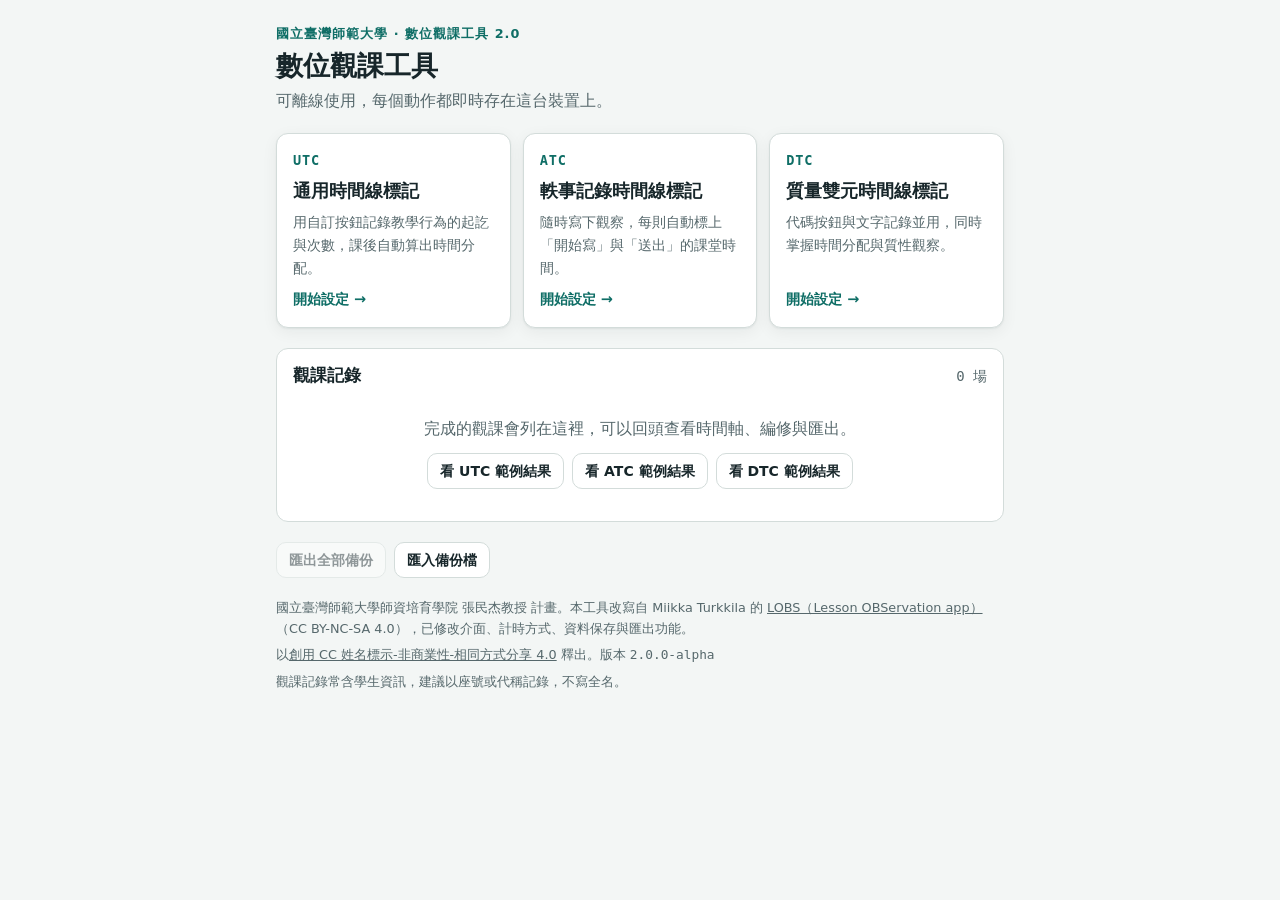
==== index.html @ 3d751003 "數位觀課工具 2.0 alpha：UTC、ATC、DTC 改寫為 PWA - 三種模式共用核心：以時間戳計時，暫停不計入課堂時間 - IndexedDB 即時保存，中斷後可從首頁繼續記錄 - UTC／" ====
<!doctype html>
<html lang="zh-Hant-TW">
<head>
<meta charset="utf-8">
<meta name="viewport" content="width=device-width, initial-scale=1, viewport-fit=cover">
<title>數位觀課工具</title>
<meta name="theme-color" content="#0F6E66">
<meta name="description" content="UTC 通用時間線標記與 ATC 軼事記錄時間線標記數位觀課工具，可離線使用、自動保存。">
<link rel="manifest" href="manifest.webmanifest">
<link rel="icon" href="icons/icon-192.png">
<link rel="apple-touch-icon" href="icons/icon-192.png">
<link rel="stylesheet" href="app.css">
</head>
<body>
<div id="app" aria-live="polite"></div>
<div id="toast" role="status" hidden></div>
<script src="vendor/xlsx.full.min.js"></script>
<script type="module" src="js/app.js"></script>
</body>
</html>
---- app.css ----
/* Layout: single column, max 760px for reading views; record view widens to 980px with a sticky clock bar and a thumb-reach action bar. */
:root {
  --paper: #F3F6F5;
  --surface: #FFFFFF;
  --sunken: #E7EDEB;
  --ink: #17262A;
  --muted: #56686C;
  --line: #D3DCDA;
  --accent: #0F6E66;
  --accent-ink: #FFFFFF;
  --accent-soft: #DCEEEA;
  --rec: #C8452F;
  --rec-soft: #F8E2DD;
  --warn: #9A6400;
  --warn-soft: #F6EBD3;
  --shadow: 0 1px 2px rgba(20, 40, 40, .06), 0 4px 16px rgba(20, 40, 40, .06);
  --font-body: system-ui, -apple-system, "PingFang TC", "Noto Sans TC", "Microsoft JhengHei", "Heiti TC", sans-serif;
  --font-num: ui-monospace, "SF Mono", "Cascadia Mono", "Roboto Mono", Menlo, Consolas, monospace;
  --r: 12px;
  color-scheme: light;
}
@media (prefers-color-scheme: dark) {
  :root:not([data-theme="light"]) {
    --paper: #0F1719; --surface: #172225; --sunken: #1E2B2E; --ink: #E3ECEA; --muted: #93A6A7; --line: #2B3B3E;
    --accent: #45B9A9; --accent-ink: #062320; --accent-soft: #163632; --rec: #F0806B; --rec-soft: #3A1F1A;
    --warn: #E5B35A; --warn-soft: #33290F; --shadow: 0 1px 2px rgba(0,0,0,.3), 0 4px 16px rgba(0,0,0,.25);
    color-scheme: dark;
  }
}
:root[data-theme="dark"] {
  --paper: #0F1719; --surface: #172225; --sunken: #1E2B2E; --ink: #E3ECEA; --muted: #93A6A7; --line: #2B3B3E;
  --accent: #45B9A9; --accent-ink: #062320; --accent-soft: #163632; --rec: #F0806B; --rec-soft: #3A1F1A;
  --warn: #E5B35A; --warn-soft: #33290F; --shadow: 0 1px 2px rgba(0,0,0,.3), 0 4px 16px rgba(0,0,0,.25);
  color-scheme: dark;
}

* { box-sizing: border-box; }
html, body { height: 100%; }
body {
  margin: 0; background: var(--paper); color: var(--ink);
  font: 16px/1.6 var(--font-body);
  -webkit-text-size-adjust: 100%;
  -webkit-tap-highlight-color: transparent;
}
body::before { content: ""; position: fixed; inset: 0 0 auto; height: env(safe-area-inset-top, 0px); z-index: 30; background: var(--paper); }
button, input, select, textarea { font: inherit; color: inherit; }
h1, h2, h3 { line-height: 1.3; text-wrap: balance; margin: 0; }
h1 { font-size: 1.35rem; font-weight: 700; }
h2 { font-size: 1.05rem; font-weight: 700; }
p { margin: 0; }
.num { font-family: var(--font-num); font-variant-numeric: tabular-nums; }
.muted { color: var(--muted); }
.small { font-size: .875rem; }
:focus-visible { outline: 3px solid var(--accent); outline-offset: 2px; }

.wrap {
  max-width: 760px; margin: 0 auto;
  padding-left: max(16px, env(safe-area-inset-left, 0px));
  padding-right: max(16px, env(safe-area-inset-right, 0px));
  padding-block: 16px 48px;
  display: flex; flex-direction: column; gap: 20px;
}

/* top bar */
.bar { display: flex; align-items: center; gap: 12px; min-height: 44px; }
.bar h1 { flex: 1; min-width: 0; }
.back { border: 0; background: none; padding: 8px 10px 8px 0; color: var(--accent); font-weight: 600; cursor: pointer; white-space: nowrap; }

/* buttons */
.btn {
  display: inline-flex; align-items: center; justify-content: center; gap: 6px;
  min-height: 44px; padding: 8px 16px; border-radius: 10px;
  border: 1px solid var(--line); background: var(--surface); color: var(--ink);
  font-weight: 600; cursor: pointer; text-decoration: none; white-space: nowrap;
  transition: background-color .15s, border-color .15s, transform .05s;
}
.btn:hover { border-color: var(--muted); }
.btn:active { transform: scale(.98); }
.btn[disabled] { opacity: .45; cursor: not-allowed; }
.btn.primary { background: var(--accent); border-color: var(--accent); color: var(--accent-ink); }
.btn.rec { background: var(--rec); border-color: var(--rec); color: #fff; }
.btn.danger { color: var(--rec); border-color: color-mix(in srgb, var(--rec) 45%, var(--line)); }
.btn.danger.solid { background: var(--rec); color: #fff; }
.btn.ghost { background: transparent; border-color: transparent; color: var(--accent); }
.btn.sm { min-height: 36px; padding: 4px 12px; font-size: .875rem; }
.btn.lg { min-height: 56px; font-size: 1.1rem; padding-inline: 24px; }

/* panels */
.panel { background: var(--surface); border: 1px solid var(--line); border-radius: var(--r); padding: 16px; display: flex; flex-direction: column; gap: 12px; min-width: 0; }
.panel > header { display: flex; align-items: baseline; justify-content: space-between; gap: 12px; flex-wrap: wrap; }
.hint { font-size: .875rem; color: var(--muted); }
.err { font-size: .875rem; color: var(--rec); }

/* home */
.brand { display: flex; flex-direction: column; gap: 4px; padding-top: 8px; }
.brand .eyebrow { font-size: .8rem; letter-spacing: .08em; color: var(--accent); font-weight: 700; }
.brand h1 { font-size: 1.7rem; }
.modes { display: grid; grid-template-columns: repeat(auto-fit, minmax(220px, 1fr)); gap: 12px; }
.mode {
  text-align: left; border: 1px solid var(--line); background: var(--surface); border-radius: var(--r);
  padding: 16px; display: flex; flex-direction: column; gap: 8px; cursor: pointer; min-height: 150px; box-shadow: var(--shadow);
}
.mode:hover { border-color: var(--accent); }
.mode .tag { font-family: var(--font-num); font-weight: 700; font-size: .85rem; color: var(--accent); letter-spacing: .06em; }
.mode h2 { font-size: 1.1rem; }
.mode p { font-size: .9rem; color: var(--muted); }
.mode .go { margin-top: auto; color: var(--accent); font-weight: 700; font-size: .9rem; }
.mode[disabled] { cursor: default; box-shadow: none; background: var(--sunken); }
.mode[disabled] .tag, .mode[disabled] .go { color: var(--muted); }
@media (min-width: 560px) { .mode { min-height: 0; } }

/* 手機：工具選單改為緊湊清單 */
@media (max-width: 559px) {
  .modes {
    grid-template-columns: 1fr; gap: 0;
    background: var(--surface); border: 1px solid var(--line); border-radius: var(--r); overflow: hidden;
  }
  .mode {
    border: 0; border-radius: 0; box-shadow: none; min-height: 0; padding: 12px 14px;
    display: grid; grid-template-columns: 44px minmax(0, 1fr) auto; column-gap: 12px; row-gap: 0; align-items: center;
  }
  .mode + .mode { border-top: 1px solid var(--line); }
  .mode:hover { background: var(--sunken); }
  .mode .tag {
    grid-column: 1; grid-row: 1 / span 2; align-self: center; justify-self: center;
    font-size: .75rem; padding: 6px 0; width: 44px; text-align: center; border-radius: 8px;
    background: var(--accent-soft);
  }
  .mode h2 { grid-column: 2; grid-row: 1; font-size: 1rem; }
  .mode p {
    grid-column: 2; grid-row: 2; font-size: .8rem; line-height: 1.45;
    display: -webkit-box; -webkit-line-clamp: 1; -webkit-box-orient: vertical; overflow: hidden;
  }
  .mode .go { grid-column: 3; grid-row: 1 / span 2; margin: 0; font-size: 0; }
  .mode .go::after { content: "›"; font-size: 1.5rem; font-weight: 400; color: var(--muted); }
}
.resume { border-color: var(--rec); background: var(--rec-soft); flex-direction: row; align-items: center; flex-wrap: wrap; }
.resume .grow { flex: 1; min-width: 200px; }
.list { list-style: none; margin: 0; padding: 0; display: flex; flex-direction: column; }
.list li + li { border-top: 1px solid var(--line); }
.item { display: flex; align-items: center; gap: 12px; padding: 12px 4px; width: 100%; border: 0; background: none; text-align: left; cursor: pointer; border-radius: 8px; }
.item:hover { background: var(--sunken); }
.item .badge { flex: none; }
.item .main { flex: 1; min-width: 0; }
.item .t { font-weight: 600; overflow: hidden; text-overflow: ellipsis; white-space: nowrap; }
.item .sub { font-size: .85rem; color: var(--muted); }
.badge { display: inline-block; font-family: var(--font-num); font-size: .75rem; font-weight: 700; padding: 2px 8px; border-radius: 999px; background: var(--accent-soft); color: var(--accent); letter-spacing: .04em; }
.badge.live { background: var(--rec-soft); color: var(--rec); }
.badge.sample { background: var(--warn-soft); color: var(--warn); }
.empty { text-align: center; padding: 16px 8px; color: var(--muted); display: flex; flex-direction: column; gap: 12px; align-items: center; }
.foot { font-size: .8rem; color: var(--muted); display: flex; flex-direction: column; gap: 6px; }
.foot a { color: inherit; }
.row { display: flex; gap: 8px; flex-wrap: wrap; align-items: center; }

/* forms */
.fields { display: grid; grid-template-columns: repeat(2, minmax(0, 1fr)); gap: 12px; }
.fields .full { grid-column: 1 / -1; }
label.f { display: flex; flex-direction: column; gap: 4px; font-size: .85rem; color: var(--muted); font-weight: 600; min-width: 0; }
input[type=text], input[type=date], select, textarea {
  width: 100%; min-height: 44px; padding: 8px 12px; border-radius: 10px;
  border: 1px solid var(--line); background: var(--paper); color: var(--ink); font-weight: 400; font-size: 1rem;
}
textarea { resize: vertical; line-height: 1.5; }
input:focus, select:focus, textarea:focus { outline: 2px solid var(--accent); outline-offset: 0; border-color: var(--accent); }

/* code editor (setup) */
.codes-edit { display: flex; flex-direction: column; gap: 8px; }
.code-row { display: grid; grid-template-columns: 40px minmax(0, 1fr) auto 40px; gap: 8px; align-items: center; }
.swatch { width: 40px; height: 40px; border-radius: 10px; border: 0; cursor: pointer; background: var(--c); box-shadow: inset 0 0 0 2px color-mix(in srgb, #000 15%, transparent); }
.seg { display: inline-flex; border: 1px solid var(--line); border-radius: 10px; overflow: hidden; }
.seg button { border: 0; background: var(--paper); padding: 0 10px; min-height: 40px; font-size: .85rem; cursor: pointer; color: var(--muted); font-weight: 600; }
.seg button[aria-pressed="true"] { background: var(--accent); color: var(--accent-ink); }
.icon-btn { width: 40px; height: 40px; border-radius: 10px; border: 1px solid var(--line); background: var(--surface); cursor: pointer; font-size: 1.1rem; color: var(--muted); }
.icon-btn:hover { color: var(--rec); border-color: var(--rec); }

/* record */
#app { min-height: 100%; display: flex; flex-direction: column; }
#app > .wrap { width: 100%; }
.rec { flex: 1; display: flex; flex-direction: column; }
.rec-top {
  position: sticky; top: env(safe-area-inset-top, 0px); z-index: 20; background: var(--paper);
  border-bottom: 1px solid var(--line);
  padding-left: max(16px, env(safe-area-inset-left, 0px)); padding-right: max(16px, env(safe-area-inset-right, 0px));
  padding-block: 8px;
}
.rec-top .in { max-width: 980px; margin: 0 auto; display: flex; align-items: center; gap: 12px; }
.clock { font-family: var(--font-num); font-variant-numeric: tabular-nums; font-size: 2.2rem; font-weight: 700; letter-spacing: .02em; line-height: 1; }
.state { display: inline-flex; align-items: center; gap: 6px; font-size: .85rem; font-weight: 700; padding: 4px 10px; border-radius: 999px; background: var(--sunken); color: var(--muted); }
.state.on { background: var(--rec-soft); color: var(--rec); }
.state.on::before { content: ""; width: 8px; height: 8px; border-radius: 50%; background: var(--rec); animation: blink 1.2s infinite; }
.state.pause { background: var(--warn-soft); color: var(--warn); }
.wall { font-size: .85rem; color: var(--muted); margin-left: auto; order: 9; }
.rec-top .title { flex: 1; min-width: 0; font-size: .85rem; color: var(--muted); overflow: hidden; white-space: nowrap; text-overflow: ellipsis; }
@keyframes blink { 50% { opacity: .25; } }
@media (prefers-reduced-motion: reduce) { .state.on::before { animation: none; } }

.rec-main {
  flex: 1; width: 100%; max-width: 980px; margin: 0 auto;
  padding-left: max(16px, env(safe-area-inset-left, 0px)); padding-right: max(16px, env(safe-area-inset-right, 0px));
  padding-block: 16px 24px; display: flex; flex-direction: column; gap: 16px;
}
.rec-bar {
  position: sticky; bottom: 0; z-index: 20; background: var(--surface); border-top: 1px solid var(--line);
  padding-left: max(16px, env(safe-area-inset-left, 0px)); padding-right: max(16px, env(safe-area-inset-right, 0px));
  padding-top: 10px; padding-bottom: max(10px, env(safe-area-inset-bottom, 0px));
}
.rec-bar .in { max-width: 980px; margin: 0 auto; display: flex; gap: 8px; }
.rec-bar .in > .btn { flex: 1; }
.rec-bar .in > .btn.narrow { flex: 0 0 auto; }

.ready-note { text-align: center; padding: 24px 8px; color: var(--muted); }

.grid-codes { display: grid; grid-template-columns: repeat(auto-fill, minmax(150px, 1fr)); gap: 10px; }
@media (max-width: 480px) { .grid-codes { grid-template-columns: 1fr 1fr; } }
.code {
  position: relative; min-height: 88px; border-radius: 14px; cursor: pointer;
  border: 2px solid var(--c); background: color-mix(in srgb, var(--c) 12%, var(--surface)); color: var(--ink);
  padding: 10px 12px; text-align: left; display: flex; flex-direction: column; justify-content: space-between; gap: 6px;
  touch-action: manipulation; user-select: none; -webkit-user-select: none;
  transition: background-color .12s, transform .05s;
}
.code:active { transform: scale(.97); }
.code[disabled] { opacity: .45; cursor: not-allowed; }
.code .name { font-weight: 700; font-size: 1.05rem; line-height: 1.3; word-break: break-word; }
.code .meta { display: flex; justify-content: space-between; align-items: center; gap: 6px; font-size: .8rem; color: var(--muted); }
.code .key { font-family: var(--font-num); font-size: .75rem; border: 1px solid currentColor; border-radius: 4px; padding: 0 4px; opacity: .7; }
.code.on { background: var(--c); color: #fff; }
.code.on .meta { color: rgba(255,255,255,.9); }
.code.on .live { font-family: var(--font-num); font-weight: 700; }
.code.flash { animation: flash .35s; }
@keyframes flash { from { background: var(--c); } }
@media (pointer: coarse) { .code .key { display: none; } }

/* DTC：手機上下堆疊，寬螢幕左按鈕、右文字 */
.dtc-codes, .dtc-notes { display: flex; flex-direction: column; gap: 12px; min-width: 0; }
@media (min-width: 860px) {
  .rec-main.dtc { display: grid; grid-template-columns: minmax(0, 3fr) minmax(0, 2fr); align-items: start; }
  .rec-main.dtc .dtc-notes { position: sticky; top: calc(env(safe-area-inset-top, 0px) + 72px); }
  .rec-main.dtc .grid-codes { grid-template-columns: repeat(auto-fill, minmax(140px, 1fr)); }
  .rec-main.dtc .feed { max-height: calc(100vh - 360px); overflow-y: auto; }
}
@media (max-width: 859px) {
  .rec-main.dtc .code { min-height: 72px; }
  .rec-main.dtc .composer textarea { min-height: 64px; }
}

/* ATC composer */
.composer { background: var(--surface); border: 1px solid var(--line); border-radius: var(--r); padding: 12px; display: flex; flex-direction: column; gap: 8px; }
.composer textarea { min-height: 96px; background: var(--paper); }
.composer .row { justify-content: space-between; }
.t0 { font-size: .85rem; color: var(--muted); display: inline-flex; gap: 6px; align-items: center; flex-wrap: wrap; }
.t0 b { color: var(--ink); font-family: var(--font-num); }

.feed { display: flex; flex-direction: column; gap: 8px; }
.note { background: var(--surface); border: 1px solid var(--line); border-radius: 10px; padding: 10px 12px; display: grid; grid-template-columns: auto minmax(0, 1fr); gap: 4px 12px; }
.note .no { font-family: var(--font-num); font-weight: 700; color: var(--accent); grid-row: span 2; }
.note .when { font-size: .8rem; color: var(--muted); font-family: var(--font-num); display: flex; justify-content: space-between; gap: 8px; flex-wrap: wrap; }
.note .txt { white-space: pre-wrap; word-break: break-word; }
.note .acts { display: flex; gap: 4px; }
.note textarea { min-height: 72px; }

/* result */
.summary { display: grid; grid-template-columns: repeat(auto-fit, minmax(120px, 1fr)); gap: 12px; }
.summary div { display: flex; flex-direction: column; }
.summary dt { font-size: .8rem; color: var(--muted); }
.summary dd { margin: 0; font-size: 1.3rem; font-weight: 700; font-family: var(--font-num); font-variant-numeric: tabular-nums; }
.tl { overflow-x: auto; }
.tl svg { display: block; }
.tbl-wrap { overflow-x: auto; }
table { border-collapse: collapse; width: 100%; font-size: .9rem; }
th, td { padding: 8px 10px; text-align: left; border-bottom: 1px solid var(--line); white-space: nowrap; }
th { font-size: .8rem; color: var(--muted); font-weight: 600; }
td.n, th.n { text-align: right; font-family: var(--font-num); font-variant-numeric: tabular-nums; }
.dot { display: inline-block; width: 10px; height: 10px; border-radius: 3px; background: var(--c); margin-right: 8px; vertical-align: middle; }
.bar-cell { position: relative; min-width: 80px; }
.bar-cell span { display: block; height: 8px; border-radius: 4px; background: var(--c); }
details > summary { cursor: pointer; font-weight: 700; padding: 4px 0; }
.exports { display: grid; grid-template-columns: repeat(auto-fit, minmax(180px, 1fr)); gap: 10px; }
.exp { display: flex; flex-direction: column; gap: 2px; align-items: flex-start; text-align: left; height: auto; padding: 12px 14px; white-space: normal; }
.exp .fn { font-family: var(--font-num); font-size: .75rem; color: var(--muted); font-weight: 400; word-break: break-all; }

/* modal + toast */
.modal-wrap { position: fixed; inset: 0; z-index: 50; background: rgba(10, 20, 22, .45); display: flex; align-items: center; justify-content: center; padding: 16px; }
.modal { background: var(--surface); border-radius: 16px; padding: 20px; width: min(420px, 100%); display: flex; flex-direction: column; gap: 12px; box-shadow: var(--shadow); }
.modal-actions { display: flex; gap: 8px; justify-content: flex-end; flex-wrap: wrap; }
#toast {
  position: fixed; left: 50%; transform: translateX(-50%); z-index: 60;
  bottom: calc(88px + env(safe-area-inset-bottom, 0px));
  background: var(--ink); color: var(--paper); padding: 10px 16px; border-radius: 10px; font-size: .9rem;
  max-width: calc(100% - 32px); box-shadow: var(--shadow);
}

@media (max-width: 480px) {
  .fields { grid-template-columns: 1fr; }
  .clock { font-size: 1.9rem; }
  .rec-top .title { display: none; }
}
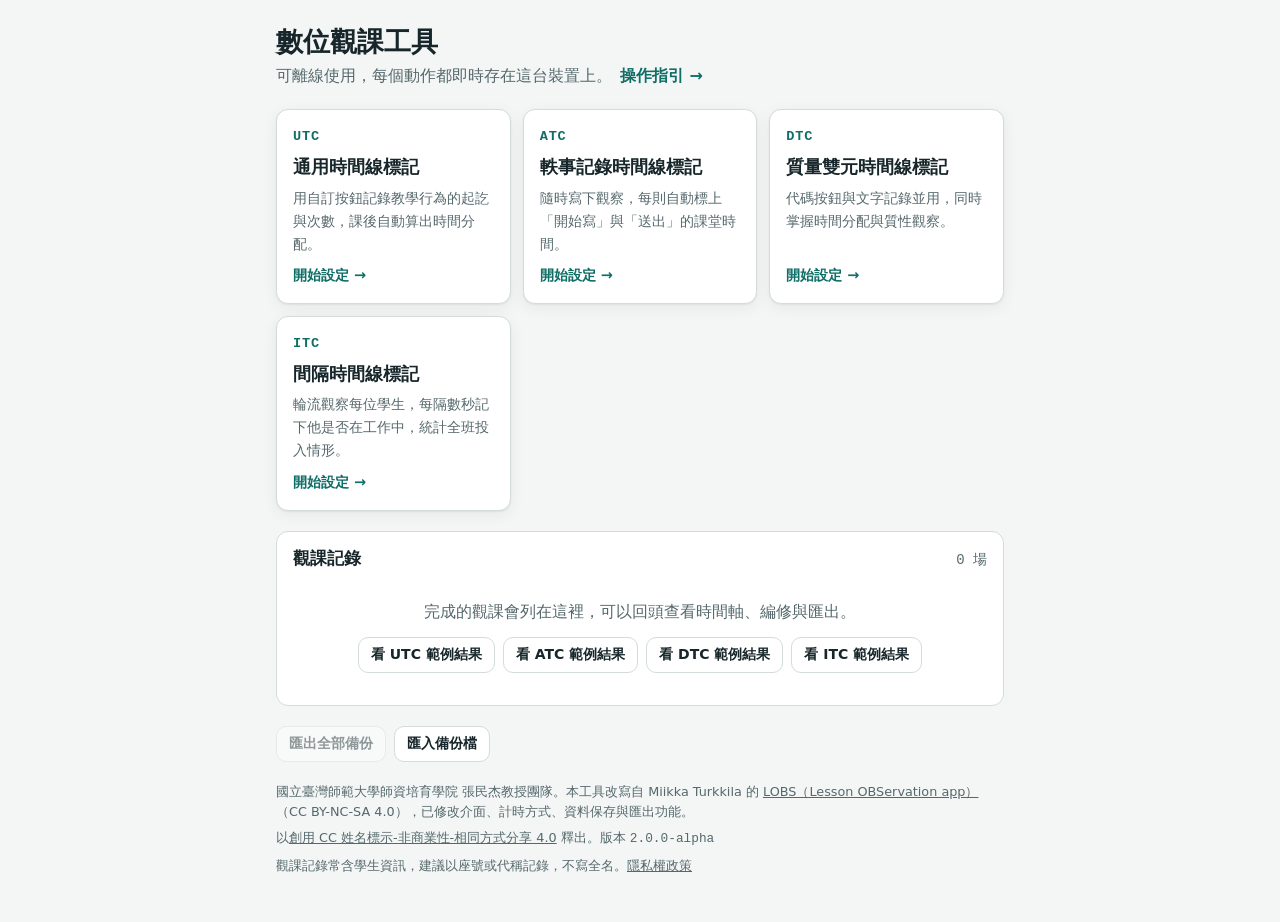
==== commit efb4b7a5: "新增 ITC 間隔時間線標記（在工作中時間抽樣） - 輪流觀察 1–60 位對象，可填座號或代稱；間隔手動或自動倒數 3–30 秒 - 預設「學生在工作中」六類別，另附參與程度、二分、數位學習活動範本" ====
--- a/index.html
+++ b/index.html
@@ -5,7 +5,7 @@
 <meta name="viewport" content="width=device-width, initial-scale=1, viewport-fit=cover">
 <title>數位觀課工具</title>
 <meta name="theme-color" content="#0F6E66">
-<meta name="description" content="UTC 通用時間線標記與 ATC 軼事記錄時間線標記數位觀課工具，可離線使用、自動保存。">
+<meta name="description" content="UTC、ATC、DTC、ITC 數位觀課工具（時間線標記、軼事記錄、質量雙元、時間抽樣），可離線使用、自動保存。">
 <link rel="manifest" href="manifest.webmanifest">
 <link rel="icon" href="icons/icon-192.png">
 <link rel="apple-touch-icon" href="icons/icon-192.png">
--- a/app.css
+++ b/app.css
@@ -95,6 +95,9 @@
 .brand { display: flex; flex-direction: column; gap: 4px; padding-top: 8px; }
 .brand .eyebrow { font-size: .8rem; letter-spacing: .08em; color: var(--accent); font-weight: 700; }
 .brand h1 { font-size: 1.7rem; }
+.guide-link { color: var(--accent); font-weight: 700; text-decoration: none; margin-left: 8px; white-space: nowrap; }
+.guide-link:hover { text-decoration: underline; }
+.hint a { color: var(--accent); }
 .modes { display: grid; grid-template-columns: repeat(auto-fit, minmax(220px, 1fr)); gap: 12px; }
 .mode {
   text-align: left; border: 1px solid var(--line); background: var(--surface); border-radius: var(--r);
@@ -144,6 +147,7 @@
 .item .main { flex: 1; min-width: 0; }
 .item .t { font-weight: 600; overflow: hidden; text-overflow: ellipsis; white-space: nowrap; }
 .item .sub { font-size: .85rem; color: var(--muted); }
+.item .dur { flex: none; font-size: .9rem; font-weight: 700; color: var(--ink); }
 .badge { display: inline-block; font-family: var(--font-num); font-size: .75rem; font-weight: 700; padding: 2px 8px; border-radius: 999px; background: var(--accent-soft); color: var(--accent); letter-spacing: .04em; }
 .badge.live { background: var(--rec-soft); color: var(--rec); }
 .badge.sample { background: var(--warn-soft); color: var(--warn); }
@@ -244,6 +248,52 @@
   .rec-main.dtc .composer textarea { min-height: 64px; }
 }
 
+/* 手機聊天式介面（ATC、DTC） */
+.rec.chat .rec-top .in { gap: 10px; }
+.rec.chat .back { padding: 8px 6px 8px 0; font-size: 1.4rem; line-height: 1; }
+.clockbox { display: flex; flex-direction: column; line-height: 1; gap: 3px; }
+.clockbox .clock { font-size: 1.7rem; }
+.clockbox .wall { margin: 0; order: 0; font-size: .75rem; }
+.top-acts { margin-left: auto; display: flex; gap: 6px; }
+.top-acts .btn { min-height: 36px; padding: 4px 12px; }
+.rec.chat .rec-main { padding-bottom: calc(var(--bar, 120px) + var(--kb, 0px) + 16px); gap: 12px; }
+.rec.chat .grid-codes { gap: 8px; }
+.rec.chat .code { min-height: 64px; padding: 8px 10px; border-radius: 12px; }
+.rec.chat .code .name { font-size: 1rem; }
+.rec.chat .feed { gap: 6px; }
+.rec.chat .note { border-radius: 14px; }
+.chatbar {
+  position: fixed; left: 0; right: 0; bottom: var(--kb, 0px); z-index: 25;
+  background: var(--surface); border-top: 1px solid var(--line);
+  padding-top: 8px;
+  padding-left: max(12px, env(safe-area-inset-left, 0px)); padding-right: max(12px, env(safe-area-inset-right, 0px));
+  padding-bottom: calc(8px + var(--sab, env(safe-area-inset-bottom, 0px)));
+  display: flex; flex-direction: column; gap: 6px;
+}
+.chatbar .t0:empty { display: none; }
+.chatbar .t0 { padding-left: 4px; }
+.chat-row { display: flex; align-items: flex-end; gap: 8px; }
+.chat-row textarea {
+  flex: 1; min-width: 0; min-height: 44px; max-height: 132px; resize: none; overflow-y: auto;
+  border-radius: 22px; padding: 10px 16px; line-height: 1.45;
+}
+.chat-row .send, .chat-row .stamp {
+  flex: none; height: 44px; border-radius: 22px; border: 0; font-weight: 700; cursor: pointer; padding: 0 16px;
+}
+.chat-row .send { background: var(--accent); color: var(--accent-ink); }
+.chat-row .stamp { background: var(--sunken); color: var(--muted); padding: 0 12px; font-size: .85rem; }
+.chips { display: none; gap: 6px; overflow-x: auto; scrollbar-width: none; padding-bottom: 2px; -webkit-overflow-scrolling: touch; }
+.chips::-webkit-scrollbar { display: none; }
+.rec.chat.typing .chips { display: flex; }
+.chip {
+  flex: none; min-height: 36px; padding: 4px 14px; border-radius: 999px; cursor: pointer;
+  border: 2px solid var(--c); background: color-mix(in srgb, var(--c) 12%, var(--surface)); color: var(--ink);
+  font-weight: 700; font-size: .9rem; white-space: nowrap; touch-action: manipulation;
+}
+.chip.on { background: var(--c); color: #fff; }
+.chip[disabled] { opacity: .45; }
+.chip.flash { animation: flash .35s; }
+
 /* ATC composer */
 .composer { background: var(--surface); border: 1px solid var(--line); border-radius: var(--r); padding: 12px; display: flex; flex-direction: column; gap: 8px; }
 .composer textarea { min-height: 96px; background: var(--paper); }
@@ -252,7 +302,9 @@
 .t0 b { color: var(--ink); font-family: var(--font-num); }
 
 .feed { display: flex; flex-direction: column; gap: 8px; }
-.note { background: var(--surface); border: 1px solid var(--line); border-radius: 10px; padding: 10px 12px; display: grid; grid-template-columns: auto minmax(0, 1fr); gap: 4px 12px; }
+.note { position: relative; background: var(--surface); border: 1px solid var(--line); border-radius: 10px; padding: 10px 12px; display: grid; grid-template-columns: auto minmax(0, 1fr); gap: 4px 12px; }
+.note .when > span:first-child { padding-right: 104px; }
+.note .acts { position: absolute; top: 4px; right: 6px; }
 .note .no { font-family: var(--font-num); font-weight: 700; color: var(--accent); grid-row: span 2; }
 .note .when { font-size: .8rem; color: var(--muted); font-family: var(--font-num); display: flex; justify-content: space-between; gap: 8px; flex-wrap: wrap; }
 .note .txt { white-space: pre-wrap; word-break: break-word; }
@@ -295,3 +347,63 @@
   .clock { font-size: 1.9rem; }
   .rec-top .title { display: none; }
 }
+body:has(.rec.chat) #toast { bottom: calc(var(--bar, 120px) + var(--kb, 0px) + 12px); }
+.cloud-row { flex-direction: row; align-items: center; flex-wrap: wrap; gap: 12px; }
+.cloud-row .grow { flex: 1; min-width: 200px; }
+.cloud-row .email { word-break: break-all; }
+.cloud-ok { color: var(--accent); font-weight: 600; }
+
+/* ================= ITC 間隔時間線標記 ================= */
+.itc-now {
+  display: grid; grid-template-columns: minmax(0, 1fr) auto; align-items: center; gap: 12px;
+  background: var(--surface); border: 1px solid var(--line); border-radius: var(--r); padding: 14px 16px;
+  transition: background-color .2s, border-color .2s;
+}
+.itc-now .who { display: flex; flex-direction: column; gap: 2px; min-width: 0; }
+.itc-now .lab { font-size: .85rem; color: var(--muted); }
+.itc-now .lab b { color: var(--ink); font-family: var(--font-num); }
+.itc-now .obj { font-size: 2.4rem; font-weight: 800; line-height: 1.15; overflow-wrap: anywhere; }
+.itc-now .obj.pop { animation: itcpop .35s ease-out; }
+@keyframes itcpop { from { transform: translateY(6px); opacity: .3; } }
+.itc-now .cd-box { display: flex; flex-direction: column; align-items: center; gap: 2px; min-width: 96px; }
+.itc-now .cd { font-size: 2.6rem; font-weight: 700; line-height: 1; letter-spacing: .02em; }
+.itc-now.manual .cd { font-size: 1.6rem; color: var(--muted); }
+.itc-now.warn { background: var(--rec-soft); border-color: var(--rec); }
+.itc-now.warn .cd { color: var(--rec); animation: blink .5s steps(2) infinite; }
+@media (prefers-reduced-motion: reduce) { .itc-now.warn .cd, .itc-now .obj.pop { animation: none; } }
+
+.itc-strip { display: flex; flex-wrap: wrap; gap: 4px; }
+.itc-strip .cell {
+  min-width: 28px; height: 24px; padding: 0 4px; border-radius: 6px; display: inline-flex; align-items: center; justify-content: center;
+  font-size: .72rem; font-family: var(--font-num); color: var(--muted); border: 1px solid var(--line); background: var(--surface);
+}
+.itc-strip .cell.done { background: var(--c, var(--sunken)); border-color: var(--c, var(--line)); color: #fff; }
+.itc-strip .cell.done.none { background: var(--sunken); color: var(--muted); border-style: dashed; }
+.itc-strip .cell.now { border: 2px solid var(--ink); color: var(--ink); font-weight: 700; }
+.rec-main.itc .grid-codes { grid-template-columns: repeat(auto-fill, minmax(150px, 1fr)); }
+@media (max-width: 480px) { .rec-main.itc .grid-codes { grid-template-columns: 1fr 1fr; } .rec-main.itc .code { min-height: 72px; } }
+
+.itc-recent { list-style: none; margin: 0; padding: 0; display: flex; flex-direction: column; gap: 4px; font-size: .85rem; }
+.itc-recent li { display: flex; align-items: center; gap: 10px; flex-wrap: wrap; padding: 4px 2px; }
+.itc-recent li:first-child { font-weight: 600; }
+.itc-recent .tag { margin-left: auto; padding: 1px 10px; border-radius: 999px; font-size: .8rem; font-weight: 700;
+  background: color-mix(in srgb, var(--c, var(--muted)) 16%, var(--surface)); color: var(--ink); border: 1px solid var(--c, var(--line)); }
+
+.itc-legend { display: flex; flex-wrap: wrap; gap: 6px 14px; font-size: .85rem; }
+.itc-legend > span { display: inline-flex; align-items: center; gap: 6px; }
+.itc-sw { display: inline-flex; align-items: center; justify-content: center; width: 20px; height: 20px; border-radius: 5px;
+  background: var(--c); color: #fff; font-size: .72rem; font-weight: 700; font-family: var(--font-num); flex: none; }
+.itc-sw.none, .dot.none { background: transparent; color: var(--muted); border: 1px dashed var(--muted); }
+.itc-matrix-wrap { max-height: 70vh; }
+.itc-matrix { width: auto; border-collapse: separate; border-spacing: 2px; font-size: .8rem; }
+.itc-matrix th, .itc-matrix td { padding: 0; border: 0; text-align: center; }
+.itc-matrix thead th { color: var(--muted); font-weight: 600; font-family: var(--font-num); position: sticky; top: 0; background: var(--surface); padding: 2px 0; z-index: 1; }
+.itc-matrix tbody th { position: sticky; left: 0; background: var(--surface); text-align: right; padding-right: 8px; font-weight: 600; white-space: nowrap; color: var(--ink); }
+.itc-matrix thead th:first-child { left: 0; z-index: 2; text-align: right; padding-right: 8px; }
+.itc-cell { width: 26px; height: 24px; border-radius: 5px; border: 0; background: var(--c); color: #fff; font-weight: 700; font-family: var(--font-num); font-size: .72rem; cursor: pointer; padding: 0; }
+.itc-cell.none { background: transparent; color: var(--muted); border: 1px dashed var(--muted); }
+.itc-cell:not([disabled]):hover { outline: 2px solid var(--ink); outline-offset: 1px; }
+.itc-cell[disabled] { cursor: default; opacity: 1; }
+.itc-pick { display: grid; gap: 6px; }
+.itc-pick .btn { justify-content: flex-start; gap: 10px; }
+.actions .btn.grow { flex: 1; min-width: 0; }
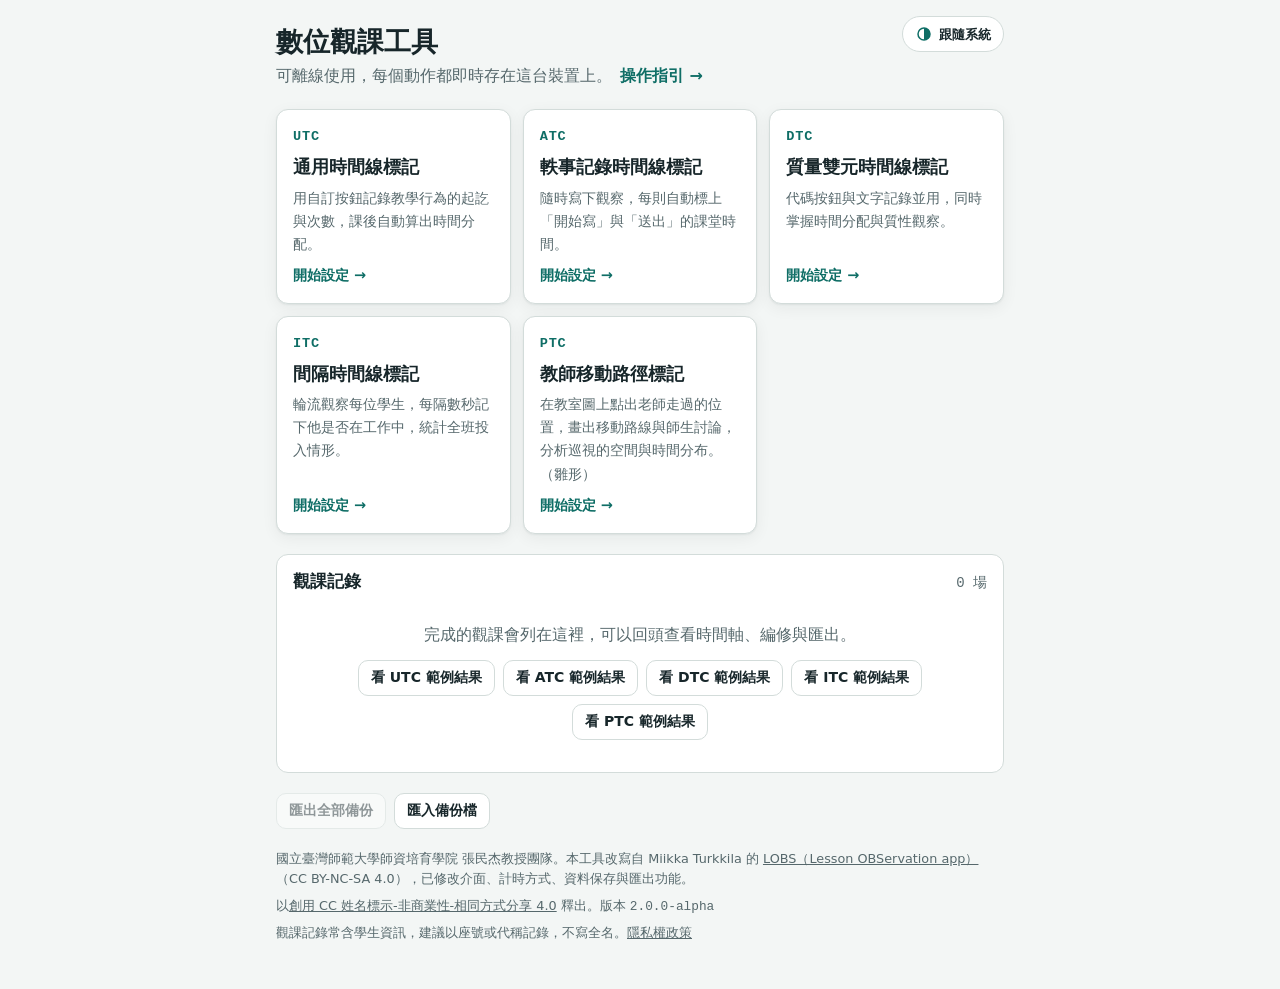
==== commit cc1b7f74: "新增淺色／深色切換；PTC 深色模式配色與任意人數小組 - 首頁、各工具頁、操作指引、隱私頁加上外觀切換鈕（跟隨系統 → 淺色 → 深色），選擇記在本機 - PTC 路線、停留點、討論編號與圖例改用主" ====
--- a/index.html
+++ b/index.html
@@ -2,6 +2,21 @@
 <html lang="zh-Hant-TW">
 <head>
 <meta charset="utf-8">
+<script src="theme.js"></script>
+<!-- Google Analytics（GA4）：只在正式網址載入，本機測試與預覽不送資料 -->
+<script>
+(function (w, d, h) {
+  if (!/^(fox122886\.github\.io|web\.ntnu\.edu\.tw)$/.test(h)) return;
+  w.dataLayer = w.dataLayer || [];
+  w.gtag = function () { w.dataLayer.push(arguments); };
+  w.gtag('js', new Date());
+  w.gtag('config', 'G-T79F3ZXDMG');
+  var j = d.createElement('script');
+  j.async = true;
+  j.src = 'https://www.googletagmanager.com/gtag/js?id=G-T79F3ZXDMG';
+  d.head.appendChild(j);
+})(window, document, location.hostname);
+</script>
 <meta name="viewport" content="width=device-width, initial-scale=1, viewport-fit=cover">
 <title>數位觀課工具</title>
 <meta name="theme-color" content="#0F6E66">
--- a/app.css
+++ b/app.css
@@ -407,3 +407,112 @@
 .itc-pick { display: grid; gap: 6px; }
 .itc-pick .btn { justify-content: flex-start; gap: 10px; }
 .actions .btn.grow { flex: 1; min-width: 0; }
+
+/* ITC：座位表、教學活動、提示音、先看後記 */
+.seg.wide { display: flex; width: 100%; }
+.seg.wide button { flex: 1; min-height: 44px; font-size: .92rem; }
+.check { gap: 10px; cursor: pointer; align-items: flex-start; flex-wrap: nowrap; }
+.check input { width: 20px; height: 20px; margin-top: 3px; flex: none; }
+.code-row select.task { min-height: 40px; width: auto; max-width: 7.6em; font-size: .8rem; padding: 0 4px; }
+.seat-tools { margin: 4px 0 2px; }
+.seat-wrap { display: flex; flex-direction: column; align-items: center; gap: 6px; }
+.seat-wrap .desk { border: 1px dashed var(--muted); color: var(--muted); font-size: .75rem; padding: 1px 28px; border-radius: 6px; }
+.seat-grid { display: grid; grid-template-columns: repeat(var(--cols), minmax(0, 1fr)); gap: 6px; width: 100%; max-width: calc(var(--cols) * 76px); }
+.seat {
+  position: relative; height: 46px; padding: 0 2px; border-radius: 8px; border: 1px solid var(--line); background: var(--surface); color: var(--ink);
+  display: flex; flex-direction: column; align-items: center; justify-content: center; gap: 0; font: inherit; font-size: .85rem; cursor: pointer; min-width: 0; overflow: hidden;
+}
+.seat b { font-weight: 700; max-width: 100%; overflow: hidden; text-overflow: ellipsis; white-space: nowrap; }
+.seat small { position: absolute; right: 4px; bottom: 1px; font-size: .62rem; color: var(--muted); font-family: var(--font-num); }
+.seat.void { border-style: dashed; background: transparent; color: var(--muted); font-size: .72rem; }
+.seat-wrap.rec { gap: 4px; }
+.seat-wrap.rec .seat-grid { gap: 4px; }
+.seat-wrap.rec .seat { height: 30px; font-size: .75rem; font-family: var(--font-num); color: var(--muted); }
+.seat-wrap.rec .seat.void { border: 0; }
+.seat.done, .itc-strip .cell.done { background: var(--c, var(--sunken)); border-color: var(--c, var(--line)); color: #fff; }
+.seat-wrap.rec .seat.done { color: #fff; font-weight: 700; }
+.seat.done.none, .seat-wrap.rec .seat.done.none { background: var(--sunken); color: var(--muted); border-style: dashed; }
+.seat.now { border: 2px solid var(--ink); color: var(--ink); font-weight: 800; box-shadow: 0 0 0 3px color-mix(in srgb, var(--ink) 15%, transparent); }
+.seat.absent, .itc-strip .cell.absent {
+  background: repeating-linear-gradient(45deg, var(--sunken) 0 4px, transparent 4px 8px); color: var(--muted); text-decoration: line-through; border-style: dashed;
+}
+.itc-strip .cell { font: inherit; font-size: .72rem; font-family: var(--font-num); cursor: pointer; }
+.seat.heat { cursor: default; height: 50px; background: color-mix(in srgb, var(--c, #2E8B57) var(--a, 0%), var(--surface)); }
+.seat.heat small { position: static; font-size: .75rem; color: inherit; opacity: .85; }
+.seat.heat.dk { color: #fff; border-color: transparent; }
+.seat.heat.empty { color: var(--muted); border-style: dashed; }
+.heatwrap { margin: 4px 0; }
+
+.itc-acts { display: flex; align-items: center; gap: 6px; overflow-x: auto; padding: 2px 0 4px; scrollbar-width: thin; }
+.itc-acts .lab { font-size: .8rem; color: var(--muted); flex: none; }
+.actchip {
+  flex: none; min-height: 34px; padding: 0 12px; border-radius: 999px; border: 1px solid var(--line); background: var(--surface);
+  font: inherit; font-size: .85rem; font-weight: 600; color: var(--ink); cursor: pointer;
+}
+.actchip[aria-pressed="true"] { background: var(--c); border-color: var(--c); color: #fff; }
+
+.itc-now { position: relative; }
+.itc-now .cd-box { padding-top: 14px; }
+.itc-snd {
+  position: absolute; top: 6px; right: 6px; width: 34px; height: 30px; display: inline-flex; align-items: center; justify-content: center;
+  border: 0; border-radius: 8px; background: transparent; color: var(--muted); cursor: pointer;
+}
+.itc-snd[aria-pressed="true"] { color: var(--accent); }
+.itc-snd:hover { background: var(--sunken); }
+.itc-now.look .cd { color: var(--muted); }
+.itc-now.recph { background: color-mix(in srgb, var(--accent) 10%, var(--surface)); border-color: var(--accent); }
+.itc-now.recph .cd, .itc-now.recph #itc-cd-lab { color: var(--accent); font-weight: 700; }
+.rec-main.itc .code[disabled] { opacity: .45; }
+
+.stack { display: flex; height: 14px; border-radius: 4px; overflow: hidden; background: var(--sunken); }
+.stack i { display: block; background: var(--c); }
+.stack i.none { background: transparent; box-shadow: inset 0 0 0 1px var(--muted); }
+.itc-matrix td.rate, .itc-matrix th.rate { padding-left: 10px; font-family: var(--font-num); font-weight: 600; white-space: nowrap; }
+.fields.two { grid-template-columns: 1fr 1fr; }
+.modes.one { grid-template-columns: 1fr; }
+.brand .small a { color: var(--accent); text-decoration: none; }
+.bar .bar-help { margin-left: auto; flex: none; font-size: .9rem; font-weight: 600; color: var(--accent); text-decoration: none; padding: 6px 10px; border-radius: 8px; }
+.bar .bar-help:hover { background: var(--sunken); }
+
+/* PTC 教師移動 */
+.ptc-editor, .ptc-map { width: 100%; margin: 8px 0; }
+.ptc-editor svg, .ptc-map svg, #tl svg { display: block; width: 100%; height: auto; max-width: 900px; margin: 0 auto; }
+.ptc-editor svg { touch-action: none; cursor: grab; }
+.ptc-map svg { touch-action: manipulation; cursor: crosshair; }
+.ptc-sel { display: grid; gap: 8px; padding: 10px 12px; border: 1px solid var(--line); border-radius: 10px; background: var(--sunken); margin-bottom: 8px; }
+.ptc-size { gap: 6px; align-items: center; }
+.ptc-size .lab { font-size: .8rem; color: var(--muted); min-width: 2.6em; }
+.ptc-size .num { font-size: .85rem; min-width: 3.6em; text-align: center; }
+.btn.sq { min-width: 36px; padding: 0 8px; }
+.ptc-who { margin-bottom: 4px; }
+.ptc-bar { min-height: 64px; }
+.ptc-bar p { margin: 4px 0; }
+.ptc-kinds { display: flex; flex-wrap: wrap; gap: 6px; margin-top: 6px; }
+.ptc-kinds .chip {
+  min-height: 38px; padding: 0 12px; border-radius: 999px; border: 1px solid var(--line); background: var(--surface);
+  font: inherit; font-size: .88rem; font-weight: 600; color: var(--ink); cursor: pointer;
+}
+.ptc-kinds .chip[aria-pressed="true"] { background: var(--accent); border-color: var(--accent); color: #fff; }
+.ptc-zones { display: grid; grid-template-columns: repeat(3, 1fr); gap: 6px; max-width: 480px; margin: 6px auto; }
+.ptc-zones div {
+  display: flex; flex-direction: column; align-items: center; padding: 10px 4px; border-radius: 8px;
+  background: color-mix(in srgb, var(--accent) var(--a, 0%), var(--surface)); border: 1px solid var(--line);
+}
+.ptc-zones b { font-size: .85rem; }
+.ptc-zones .num { font-size: 1.2rem; font-weight: 700; }
+.ptc-zones small { font-size: .72rem; color: var(--muted); }
+ul.facts { margin: 4px 0 0; padding-left: 1.2em; font-size: .85rem; color: var(--muted); font-weight: 400; }
+.ptc-a-text { display: block; box-sizing: border-box; margin: 2px 0 8px 30px; width: calc(100% - 30px); }
+tr.muted-row td { color: var(--muted); }
+
+/* 淺色／深色切換鈕 */
+.brand, .g header.top { position: relative; }
+.theme-btn {
+  position: absolute; top: 0; right: 0; display: inline-flex; align-items: center; gap: 6px;
+  min-height: 36px; padding: 0 12px; border-radius: 999px; border: 1px solid var(--line); background: var(--surface);
+  color: var(--ink); font: inherit; font-size: .82rem; font-weight: 600; cursor: pointer;
+}
+.theme-btn.static { position: static; }
+.theme-btn:hover { background: var(--sunken); }
+.theme-btn svg { color: var(--accent); }
+.brand h1, .brand > p.small { padding-right: 112px; }
